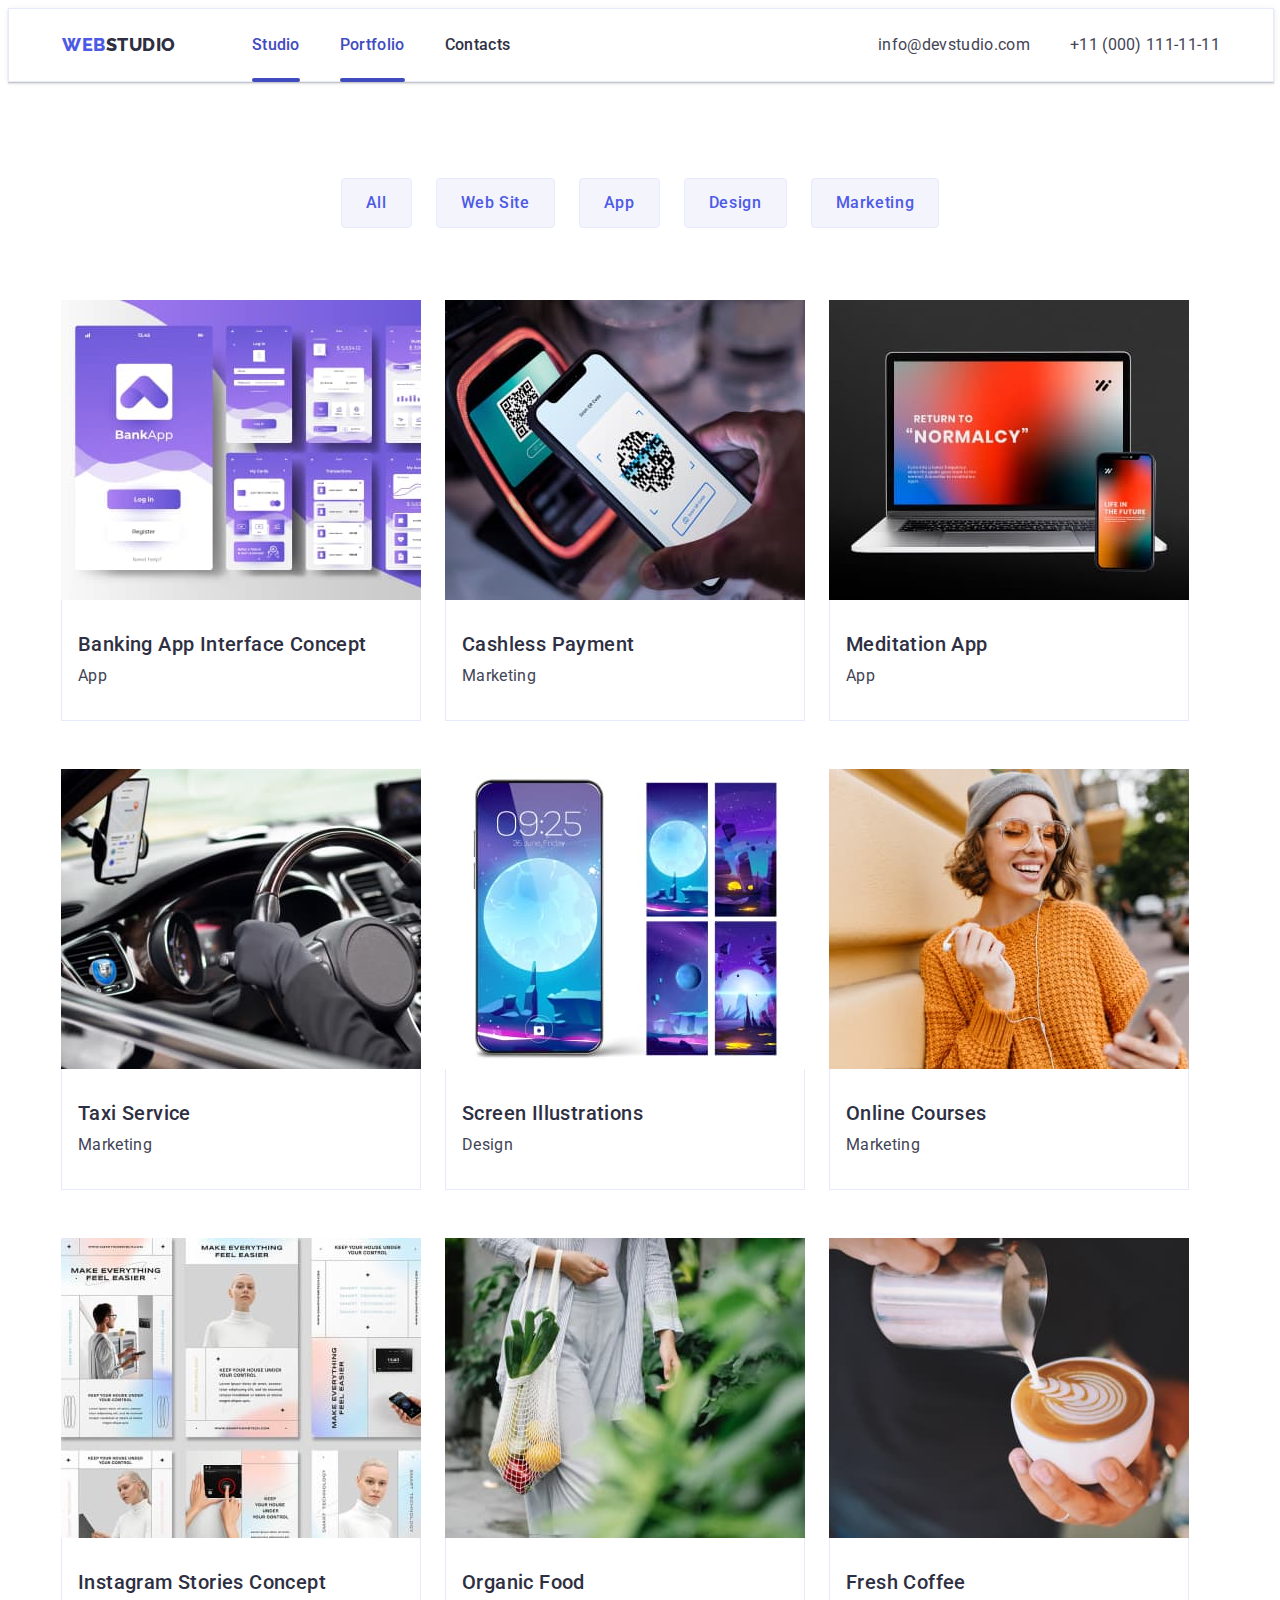
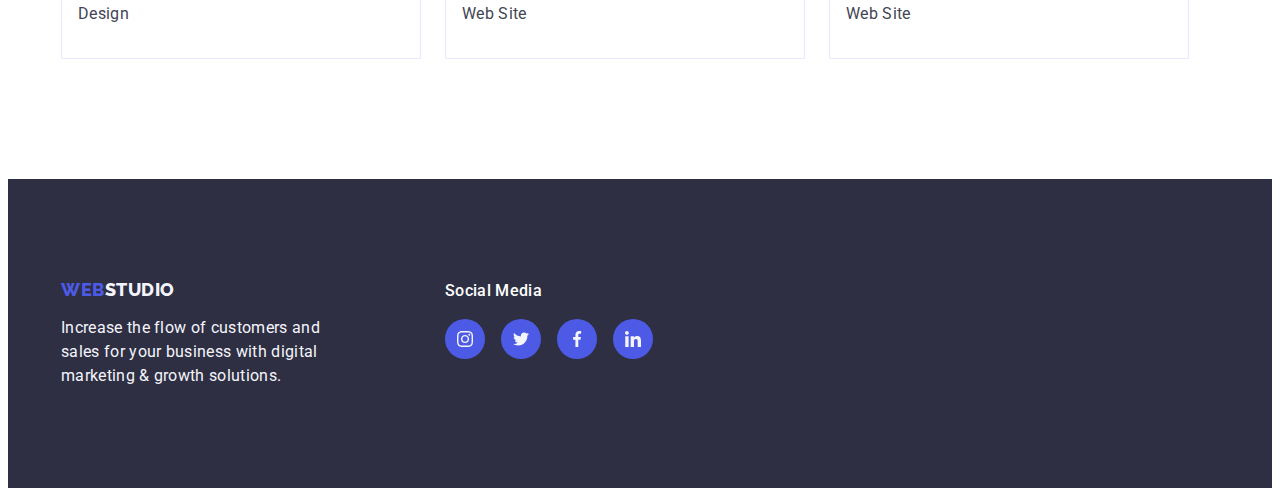
==== portfolio.html @ efeecf0a "commit" ====
<!DOCTYPE html>
<html lang="en">
<head>
    <meta charset="UTF-8">
    <meta http-equiv="X-UA-Compatible" content="IE=edge">
    <meta name="viewport" content="width=device-width, initial-scale=1.0">
    <title>Document</title>
    <link rel="preconnect" href="https://fonts.googleapis.com">
<link rel="preconnect" href="https://fonts.gstatic.com" crossorigin>
    <link href="https://fonts.googleapis.com/css2?family=Raleway:wght@800&family=Roboto+Serif:wght@600&family=Roboto:wght@400;500;700&display=swap" rel="stylesheet"/>
    <link rel="stylesheet" href="https://cdnjs.cloudflare.com/ajax/libs/modern-normalize/1.1.0/modern-normalize.min.css" integrity="sha512-wpPYUAdjBVSE4KJnH1VR1HeZfpl1ub8YT/NKx4PuQ5NmX2tKuGu6U/JRp5y+Y8XG2tV+wKQpNHVUX03MfMFn9Q==" crossorigin="anonymous" referrerpolicy="no-referrer" />
    <link rel="stylesheet" href="./css/styles.css"/>
</head>
<body>
  <!-- Шапка -->
      <header class="header" data-header>
        <div class="container container-header">
        <nav class="navigation-list">
         <a href="./index.html" class="main-logo link" >Web<span class="main-logo-studio link">Studio</span></a>
           <ul class="header-list list">
         <li class="navigation"><a class="header-link active link" href="./index.html">Studio</a></li>
         <li class="navigation"><a class="header-link active link " href="./portfolio.html">Portfolio</a></li>
         <li class="navigation"><a class="header-link link" href="">Contacts</a></li>
        </ul>
        </nav>
        <address class="adress">
       <ul class="info list" >
       <li class="mail .contacts"><a href="mailto:info@devstudio.com" class="mail-link link">info@devstudio.com</a></li>
       <li class="tel .contacts"><a href="tel:+110001111111" class="mail-link link">+11 (000) 111-11-11 </a></li>
    </ul>
    </address>
</div>
     </header>
    <!-- Головний контент,секція1,наші переваги -->
        <main> 
          <section class="advantages">
          <div class="container container-advantages">
              <h1 hidden="" class="advantages-title">Our advantages</h1>
              <ul class="advantages-list list">
        <li><button type="button" class="btn">All</button></li>
        <li><button type="button" class="btn">Web Site</button></li>
        <li><button type="button" class="btn">App</button></li>
        <li><button type="button" class="btn">Design</button></li>
        <li><button type="button" class="btn">Marketing</button></li>
              </ul> 
    <!-- <!-List, inside of section --> 
              <ul class="possibilities-list list">
                <li class="possibilities-item link" >
                       <a href="" class="possibilities-item-link link">
                       <div class="possibilities-thumb">
                       <img src="./images/bankapp.jpg" alt="bank application" width="360">
                        <p class="overlay-text">
                          14 Stylish and User-Friendly App Design Concepts · Task Manager App · Calorie Tracker App · Exotic Fruit Ecommerce App · Cloud Storage App
                        </p>
                       </div>
                    <div class="possibilities-text-container">
                        <h2 class="possibilities-item-name">Banking App Interface Concept</h2>
                        <p class="possibilities-item-text">App</p>
                    </div >
                  </a>
                </li>
                <li class="possibilities-item link">
                      <a href="" class="possibilities-item-link link"> 
                      <div class="possibilities-thumb">
                      <img src="./images/contactless.jpg" alt="contactless payment" width="360">
                        <p class="overlay-text">14 Stylish and User-Friendly App Design Concepts · Task Manager App · Calorie Tracker App · Exotic Fruit Ecommerce App · Cloud Storage App</p>
                     
                      </div>
                      <div class="possibilities-text-container">
                          <h2 class="possibilities-item-name">Cashless Payment</h2>
                              <p class="possibilities-item-text">Marketing</p>
                      </div >
                    </a>
                </li>
                <li class="possibilities-item link">
                      <a href="" class="possibilities-item-link link">
                      <div class="possibilities-thumb">
                      <img src="./images/maditationapp.jpg" alt="meditation app" width="360">
                      
                        <p class="overlay-text">14 Stylish and User-Friendly App Design Concepts · Task Manager App · Calorie Tracker App · Exotic Fruit Ecommerce App · Cloud Storage App</p>
                      
                    </div>
                    <div class="possibilities-text-container">
                        <h2 class="possibilities-item-name">Meditation App</h2>
                            <p class="possibilities-item-text">App</p>
                    </div >
                  </a>
                </li>
                <li class="possibilities-item link">
                      <a href="" class="possibilities-item-link link">
                      <div class="possibilities-thumb">
                      <img src="./images/taxiservice.jpg" alt="taxi service" width="360">
                      
                        <p class="overlay-text">14 Stylish and User-Friendly App Design Concepts · Task Manager App · Calorie Tracker App · Exotic Fruit Ecommerce App · Cloud Storage App</p>
                    </div>
                    <div class="possibilities-text-container">
                        <h2 class="possibilities-item-name">Taxi Service</h2>
                            <p class="possibilities-item-text">Marketing</p>
                    </div >
                  </a>
                </li>
                <li class="possibilities-item link">
                      <a href="" class="possibilities-item-link link">
                        <div class="possibilities-thumb">
                      <img src="./images/screenil.jpg" alt="screen illustratuin" width="360">
                        <p class="overlay-text">14 Stylish and User-Friendly App Design Concepts · Task Manager App · Calorie Tracker App · Exotic Fruit Ecommerce App · Cloud Storage App</p>
                        </div>
                        <div class="possibilities-text-container">
                        <h2 class="possibilities-item-name">Screen Illustrations</h2>
                        <p class="possibilities-item-text">Design</p>
                    </div >
                  </a>
                </li>
                <li class="possibilities-item link">
                      <a href="" class="possibilities-item-link link">
                      <div class="possibilities-thumb">
                      <img src="./images/onlinecoures.jpg" alt="online education" width="360">
                        <p class="overlay-text">14 Stylish and User-Friendly App Design Concepts · Task Manager App · Calorie Tracker App · Exotic Fruit Ecommerce App · Cloud Storage App</p>
                    </div>
                    <div class="possibilities-text-container">
                        <h2 class="possibilities-item-name">Online Courses</h2>
                            <p class="possibilities-item-text">Marketing</p>
                    </div >
                      </a>
                       </li>
                <li class="possibilities-item link">
                    
                      <a href="" class="possibilities-item-link link">
                      <div class="possibilities-thumb">
                      <img src="./images/igstories.jpg" alt="instagram stories" width="360">
                      
                        <p class="overlay-text">14 Stylish and User-Friendly App Design Concepts · Task Manager App · Calorie Tracker App · Exotic Fruit Ecommerce App · Cloud Storage App</p>
                      
                    </div>
                    <div class="possibilities-text-container">
                        <h2 class="possibilities-item-name">Instagram Stories Concept</h2>
                            <p class="possibilities-item-text">Design</p>
                    </div >
                  </a>
                </li>
                <li class="possibilities-item link">
                      <a href="" class="possibilities-item-link link">
                      <div class="possibilities-thumb">
                      <img src="./images/organicfood.jpg" alt="organic food" width="360">
                      
                        <p class="overlay-text">14 Stylish and User-Friendly App Design Concepts · Task Manager App · Calorie Tracker App · Exotic Fruit Ecommerce App · Cloud Storage App</p>
                      
                    </div>
                    <div class="possibilities-text-container">
                        <h2 class="possibilities-item-name">Organic Food</h2>
                            <p class="possibilities-item-text">Web Site</p>
                    </div >
                  </a>
                </li>
                <li class="possibilities-item link">
                    
                      <a href="" class="possibilities-item-link link">
                      <div class="possibilities-thumb">
                      <img src="./images/coffee.jpg" alt="coffee" width="360">
                      
                        <p class="overlay-text">14 Stylish and User-Friendly App Design Concepts · Task Manager App · Calorie Tracker App · Exotic Fruit Ecommerce App · Cloud Storage App</p>
                      
                    </div>
                    <div class="possibilities-text-container">
                        <h2 class="possibilities-item-name">Fresh Coffee</h2>
                            <p class="possibilities-item-text">Web Site</p>
                    </div >
                  </a>
                </li>
              </ul>
            </div>
        </section>
    </main>
    <!-- Footer -->
    <footer class="footer"> 
        <div class="container container-footer">
            <div class="footer-logo">
                <a href="./index.html" class="main-logo link" >Web<span class="main-logo-studio-footer link">Studio</span></a>
                  <p class="footer-text .text">Increase the flow of customers and sales for your business with digital marketing & growth solutions.</p>
              </div>
              <div class="footer-socialmedia">
          <h3 class="socialmedia-title">Social Media</h3>
          <ul class="socialmedia-list list">
            <li class="team-soc-item"><a href="" class="team-soc-link different link">
              <svg width="16" height="16">
                <use href="./images/icons.svg#icon-ig-ik"></use>
              </svg>
            </a></li>
            <li class="team-soc-item"><a href="" class="team-soc-link different link">
              <svg width="16" height="16">
                <use href="./images/icons.svg#icon-twitter"></use>
              </svg>
            </a></li>
            <li class="team-soc-item"><a href="" class="team-soc-link different link">
          <svg width="16" height="16">
            <use href="./images/icons.svg#icon-facebook"></use>
          </svg>
            </a></li>
            <li class="team-soc-item"><a href="" class="team-soc-link different link">
              <svg width="16" height="16">
                <use href="./images/icons.svg#icon-linkedin"></use>
              </svg>
            </a></li>
          </ul>
              </div>
                </div >
      </footer>
      <!--      SCRIPT                -->
      <script src="./js/header.js"></script>
      <script src="./js/modal.js"></script>

</body>
</html>
---- css/styles.css ----
:root {
    /*        COLOR               */
    --main-title-color: #ffffff; 
    --second-title-color: #2E2F42;
    --third-title-color: #434455 ;
    --forth-title-color: #f4f4fd;
    --fifth-color: #8e8f99;
    --sixth-color: #4D5AE5;
    --seventh-color: #404bbf;
    
    /*         ANIMATION        */
    --anim-f: 200ms ease-in;
    --anim-s: 800ms ease;


}

/* .post:nth-child(1) {
    /* box-shadow: 0 10px 10px -5px rgba(0, 0, 0, 0.3); */
  
p, h1, h2, h3, h4, h5, h6 {
    margin: 0;
}

ul {
padding-left: 0;
margin: 0;
}

img {
    display: block;
}


body {
font-family:'Roboto', sans-serif;
background-color: #ffffff;
color: #434455;
}

.list {
list-style: none;
}

.link {
text-decoration: none;
}

.contacts {
font-style: normal;
font-weight: 400;
font-size: 16px;
line-height: 1.5;
text-align: center;
letter-spacing: 0.02em;
color: #434455;
}

.text {
font-style: normal;
font-weight: 400;
font-size: 16px;
line-height: 1.2;
text-align: center;
letter-spacing: 0.02em;
}

/* ----------------header -------------------------*/
.container {
    width: 1158px;
    padding-left: 15px;
    padding-right: 15px;
    margin: 0 auto;
    /* outline: 1px solid #404bbf; */
}
.container-header {
    display: flex;
   align-items: center;
   justify-content: space-between;

   
}
.header {
color:#FFFFFF ;
border: 1px solid #E7E9FC;
box-shadow: 0px 2px 1px rgba(46, 47, 66, 0.08), 0px 1px 1px rgba(46, 47, 66, 0.16), 0px 1px 6px rgba(46, 47, 66, 0.08);
width: 100%;
transition: background-color var(--anim-s), backdrop-filter var(--anim-s);

}

.header.no-transparency {
    background-color: rgba(17, 19, 25, 0.4);
    backdrop-filter: blur(7px);
}



.navigation-list{
    display: flex;
    align-items: center;
    margin-right: auto;
    
}



.main-logo {
font-family: 'Raleway', sans-serif;
font-weight: 800;
font-size: 18px;
line-height: 1.17;
letter-spacing: 0.03em;
text-transform: uppercase;
color: #4D5AE5;
padding: 0px; 
transition: fill var(--anim-s) ;

}

.main-logo-studio {
font-family: 'Raleway', sans-serif;
font-style: normal;
font-weight: 800;
font-size: 18px;
line-height: 1.17;
letter-spacing: 0.03em;
text-transform: uppercase;
color:#2E2F42;

}

.navigation {
font-weight: 500;
font-size: 16px;
line-height: 1.5;
letter-spacing: 0.02em;
color: #404bbf;

transition-property: background-color;
transition-duration: 250ms;
transition-timing-function: cubic-bezier(0.4, 0, 0.2, 1);

}

.navigation:is(:hover, :focus) {
    color: var(--seventh-color); 
}

.header-list{
    display: flex;
    align-items: center;
    gap: 40px;
    margin-left: 76px;
   

}


.header-link {
position:relative;
font-weight: 500;
font-size: 16px;
line-height: 1.5;
letter-spacing: 0.02em;
color: #2E2F42;
padding: 24px 0;
display: block;
transition-property: color;
transition-duration: 250ms;
transition-timing-function: cubic-bezier(0.4, 0, 0.2, 1);
}

.header-link:is(:hover,:focus) {
color: var(--seventh-color);
}

.active {
    color: #404bbf;
}

.active::after {
    content: '';
    position:absolute;
    bottom: -1px;
    left:0;
    height: 4px; ;
    width: 100%;
    border-radius: 2px;
    display: block;
    /* color: #404bbf; */
    background-color: #404BBF;

}



.adress {
font-style:normal;
align-content: center;
}
.info{
    display: flex;
    justify-content: flex-end;
    align-content: center;
    gap: 40px;
}
.mail {


}

.mail-link {
    line-height: 1.5;
    letter-spacing: 0.02em;
    color: var(--third-title-color);
    margin-right: auto;
    align-items: center;

    transition-property: color;
    transition-duration: 250ms;
    transition-timing-function: cubic-bezier(0.4, 0, 0.2, 1);
}

.mail-link:is(:hover, :focus) {
    color: #404bbf;
}



.tel-link {
    line-height: 1.5;
    letter-spacing: 0.02em;
    color: var(--third-title-color);

    transition-property: color;
    transition-duration: 250ms;
    transition-timing-function: cubic-bezier(0.4, 0, 0.2, 1);
}

.tel-link:is(:hover, :focus) {
    color: #404bbf;
}

.tel{

}
/* !<!-- Головний контент,секція1 --> */

.descrition {

margin-left: auto;
margin-right: auto;
padding-top: 188px;
padding-bottom: 188px;
max-width: 1440px;
text-align: center;
background-color: var(--second-title-color);
background-image: linear-gradient(rgba(46, 47, 66, 0.7), rgba(46, 47, 66, 0.7))
,url(../images/bg.jpg);
background-repeat: no-repeat;
background-position: center ;
background-size: cover;

}

.descrition-title {
    font-size: 56px;
    line-height: 1.07;
    text-align: center;
    letter-spacing: 0.02em;
    color: var(--main-title-color);
    width: 496px;
    margin-right: auto;
    margin-left: auto;
    margin-bottom: 48px;

}
.description-btn {
    background-color: #4D5AE5;
    font-family: inherit;
    font-style: normal;
    font-weight: 500;
    font-size: 16px;
    line-height: 1.5;
    display: block;
    margin: 0 auto;
    letter-spacing: 0.04em;
    color: #FFFFFF;
    padding: 16px 32px;
    box-shadow: 0px 4px 4px rgba(0, 0, 0, 0.15);
    border-radius: 4px;
    border: none;
    cursor: pointer;

    transition-property: background-color;
    transition-duration: 250ms;
    transition-timing-function: cubic-bezier(0.4, 0, 0.2, 1);
    

}

.description-btn:is(:hover, :focus) {
    background-color: #404BBF;
}

/*---------Strategy, section2----------*/

.strategy-list {
padding-top: 120px ;
padding-bottom: 120px;

}

.icons-container{
    width: 264px;
    height: 112px;
    background: var(--forth-title-color);
    border-radius: 4px;
    display: flex;
    justify-content: center;
    align-items: center;
    margin-bottom: 8px;
}

.strategy-list-content {
    display: flex;
    gap:24px;
}
.strategy-item {
width: 264px;
}
.strategy-title {
font-weight: 500;
font-size: 20px;
line-height: 1.2;
letter-spacing: 0.02em;
color: var(--second-title-color);
margin-bottom: 8px;
}
.strategy-text {
font-weight: 400;
font-size: 16px;
line-height: 1.5;
letter-spacing: 0.02em;
color: #434455;
}


    

/* --------------------What are we doing, perfomnce section 3------------------- */
.perfomance {
    padding-bottom: 120px;
    padding-top: 0;

}
.perfomance-title {
    font-size: 36px;
    line-height: 1.11;
    text-align: center;
    text-transform: capitalize; 
    letter-spacing: 0.02em;
    color: var(--second-title-color);
    padding-top: 0;
}

.perfomance-list {
    display: flex;
    gap: 24px;
    margin-top: 72px;
}
.perfomance-item {
    width: calc((100% - 48px) / 3);
}

/* --------------------------------Our team, section 4 ------------------------- */

.team {
    background-color: #F4F4FD; 
    padding-top: 120px ;
    padding-bottom: 120px;

}
.team-title {
    font-size: 36px;
    line-height: 1.11;
    text-align: center;
    letter-spacing: 0.02em;
    text-transform: capitalize;
    color: var(--second-title-color);
    margin-bottom: 72px;
}
.team-members {
    display: flex;
    gap: 24px;
}

.team-members-description{
    padding-top: 32px;
    padding-bottom: 32px;

}
.team-members-item {
    background-color: #FFFFFF;
    width: calc((100% - 48px) / 4);
    border-radius: 0px 0px 4px 4px;
    box-shadow: 0px 1px 6px rgba(46, 47, 66, 0.08), 0px 1px 1px rgba(46, 47, 66, 0.16), 0px 2px 1px rgba(46, 47, 66, 0.08);
}
.team-members-item-title {
font-weight: 500;
font-size: 20px;
line-height: 1.2;
text-align: center;
letter-spacing: 0.02em;
color: var(--second-title-color);
margin-bottom: 8px; ;
}
.team-members-item-text {
    line-height: 1.5 ;
    letter-spacing: 0.02em;
    text-align: center;
    margin-bottom: 8px;
}

.team-soc-list {
    display: flex;
    justify-content: center;
    gap: 24px;
}

.team-soc-item {
    width: 40px ;
    height: 40px;
}
.team-soc-link {
    width: 100%;
    height: 100%;
    transition: background-color 250ms cubic-bezier(0.4, 0, 0.2, 1);
    border-radius: 50%;
    background-color: var(--sixth-color);
    display: flex;
    align-items: center;
    justify-content: center;
}

.team-soc-link:is(:hover, :focus){
   background-color: var(--seventh-color);
}

.team-soc-icon {
    fill: var(--forth-title-color);
}

/*      Section customesr      */
.customers{  
background-color: var(--main-title-color);
padding-top: 120px ;
padding-bottom: 120px;
}  

.customers-container{


    
}
.customers-title {
    font-size: 36px;
    line-height: 1.1;
    text-align: center;
    letter-spacing: 0.02em;
    text-transform: capitalize;
    color: var(--second-title-color);
    margin-bottom: 72px;

}
.customers-list {
    display: flex;
    justify-content: center;
    gap: 24px;

}
.customers-item {
width:calc((100% - 120px) / 6);
height: 88px;
border-radius: 4px;


}

.customers-link {
    width: 100%;
    height:100%;
    transition: border-color 250ms cubic-bezier(0.4, 0, 0.2, 1), color 250ms cubic-bezier(0.4, 0, 0.2, 1) ;
    border-radius: 4px;
    border: 1px solid #8e8f99;
    display: flex;
    justify-content: center;
    align-items: center;
    color: var(--fifth-color);

}

.customers-link:is(:hover, :focus) {
    border-color: var(--seventh-color);
    color: var(--seventh-color);
}
.icon-customers{
    fill:currentColor;
  
}

/*  -----------Footer ----------- */

.container-footer{
    display: flex;
    align-items: baseline;

}

.footer {
    background-color: var(--second-title-color);
    padding-top: 100px;
    padding-bottom: 100px;
    
}

.footer-logo {
    margin-right: 120px;
}

.footer-text {
    font-style: normal;
    font-weight: 400;
    font-size: 16px;
    line-height: 1.5;
    letter-spacing: 0.02em;
    display: flex;
    justify-content: center;
    flex-wrap: wrap;
    color: var(--forth-title-color);
    flex-wrap: wrap;
    max-width: 264px;
    margin-top: 16px;
    
}
.main-logo-studio-footer {
     color: var(--forth-title-color);
    
}

.icon-footer {
    fill:var(--forth-title-color);
}


.footer-socialmedia {
    
}

.socialmedia-title {
    font-weight: 500;
    font-size: 16px;
    line-height: 1.5;
    letter-spacing: 0.02em;
    color: var(--main-title-color);
    margin-bottom: 16px;


}
.socialmedia-list {
    display: flex;
    gap: 16px; ;
}

.different {
transition: background-color 250ms cubic-bezier(0.4, 0, 0.2, 1);
}

.different:is(:hover, :focus){
    background-color: #31d0aa; 
}

/* ---------------------Modal window--------- */

.backdrop {
    width: 100vw;
    height: 100vh;
    position: fixed;
    top: 0;
    left: 0;
    z-index: 100;
    transition: opacity 250ms cubic-bezier(0.4, 0, 0.2, 1), visibility 250ms cubic-bezier(0.4, 0, 0.2, 1);
    background-color:rgba(46, 47, 66, 0.4);
    backdrop-filter: blur(2px);
    
 

}

.backdrop.is-hidden{
    opacity: 0;
    visibility: hidden;
    pointer-events:none;
}
.modal {
    position:absolute;
    top: 50%;
    left: 50%;
    min-width: 408px;
    min-height: 576px;
    background-color: #fcfcfc;
    box-shadow: 0px 1px 1px rgba(0, 0, 0, 0.14),
    0px 1px 3px rgba(0, 0, 0, 0.12),
    0px 2px 1px rgba(0, 0, 0, 0.2);
    border-radius: 4px;
    transform: translate(-50%, -50%) scale(1);
    transition: transform 250ms cubic-bezier(0.4, 0, 0.2, 1) ;
    

}

.backdrop.is-hidden .modal {
opacity: 0;
transform: translate(-50%, -70%);
transition-delay: 300ms ;
}


.modal-btn {
    position: absolute;
    display: flex;
    align-items: center;
    justify-content: center;
    top: 24px;
    right: 24px;
    width: 24px;
    height: 24px;
    border-radius: 50%;
    padding:0;
    border: 1px solid rgba(0, 0, 0, 0.1);
    background-color: #E7E9FC;
    cursor: pointer;
    transition: background-color 250ms cubic-bezier(0.4, 0, 0.2, 1), border 250ms cubic-bezier(0.4, 0, 0.2, 1);
    
}
.modal-icon {
    position:absolute;
    top: 50%;
    left: 50%;
    transform: translate(-50%, -50%);
    transition: fill 250ms cubic-bezier(0.4, 0, 0.2, 1);
    
}

.modal-btn:is(:hover, :focus) {
    background-color: var(--seventh-color);
    border: none;
    fill: var(--main-title-color);
}



 /* ----------------PAGE POTFOLIO --------------------  */

 /*  ----------- Header, same as in index------------------ */

/* ------------------------Section1, our advantages --------------- */

.advantages {
    padding-top: 96px;
    padding-bottom: 120px;
}
.advantages-title {

}
.advantages-list {
    display: flex;
    justify-content: center;
    gap: 24px;
    align-items: center;
    color: #4D5AE5;
    margin-bottom: 72px;
    

}
.btn {
    background-color:var(--forth-title-color) ;
    font-family: inherit;
    font-style: normal;
    font-weight: 500;
    font-size: 16px;
    line-height: 1.5;
    text-align: center;
    letter-spacing: 0.04em;
    color: #4D5AE5;
    border: 1px solid #E7E9FC;
    border-radius: 4px;
    background: #F4F4FD; 
    padding: 12px 24px ;
    cursor: pointer;

    transition-property: color, background-color, border-color, box-shadow;
    transition-duration: 250ms;
    transition-timing-function: cubic-bezier(0.4, 0, 0.2, 1);

}

.btn:is(:hover, :focus) {
    color: #fffffF;
    background-color:  #404BBF;
    border-color: transparent;
    box-shadow: 0px 3px 1px rgba(0, 0, 0, 0.1), 0px 2px 1px rgba(0, 0, 0, 0.08), 0px 2px 2px rgba(0, 0, 0, 0.12);
    

}

/* ------------------Full list of advantages--------------- */

.container-possibilities{

}

.possibilities-title {
}
.possibilities-list {
    display: flex;
    flex-wrap: wrap;
    column-gap: 24px;
    row-gap: 48px;
    
}
.possibilities-item {
max-width: calc((100% - 48px) / 3);

}

/* 
.possibilities-item:is(:hover,:focus) .overlay{
    transform: translateY(0%);
    } */

.possibilities-item-link{
display: block;
transition: box-shadow 250ms cubic-bezier(0.4, 0, 0.2, 1);

}

.possibilities-item-link:is(:hover, :focus){
    box-shadow: 0px 1px 6px rgba(46, 47, 66, 0.08), 0px 1px 1px rgba(46, 47, 66, 0.16), 0px 2px 1px rgba(46, 47, 66, 0.08);
}


/* --------------------------------- OVERLAY --------------------------*/
.possibilities-thumb {
    position: relative;
    overflow: hidden;
}


.overlay-text {
    position: absolute;
    top:0;
    left:0;
    width: 100%;
    height: 100%;
    transform: translateY(100%);
    transition: transform 250ms cubic-bezier(0.4, 0, 0.2, 1); 
    background-color: var(--sixth-color);
    backdrop-filter: blur(7px);
    padding: 40px 32px;
    font-weight: 400;
    font-size: 16px;
    line-height: 1.5;
    letter-spacing: 0.02em;
    color: var(--forth-title-color);
    
    
}

.possibilities-item-link:hover .overlay-text{
    transform: translateY(0%);
}

.possibilities-item-link:focus .overlay-text{
    transform: translateY(0%);
}

.possibilities-item-name {
font-weight: 500;
font-size: 20px;
line-height: 1.2;
letter-spacing: 0.02em;
color: var(--second-title-color);
margin-bottom: 8px;
}
.possibilities-item-text {
    font-size: 16px;
    line-height: 1.5;
    letter-spacing: 0.02em ;
    color: var(--third-title-color);
    
}
.possibilities-text-container{
    padding: 32px 16px;
    border: 1px solid #E7E9FC;
    border-top: none;
}
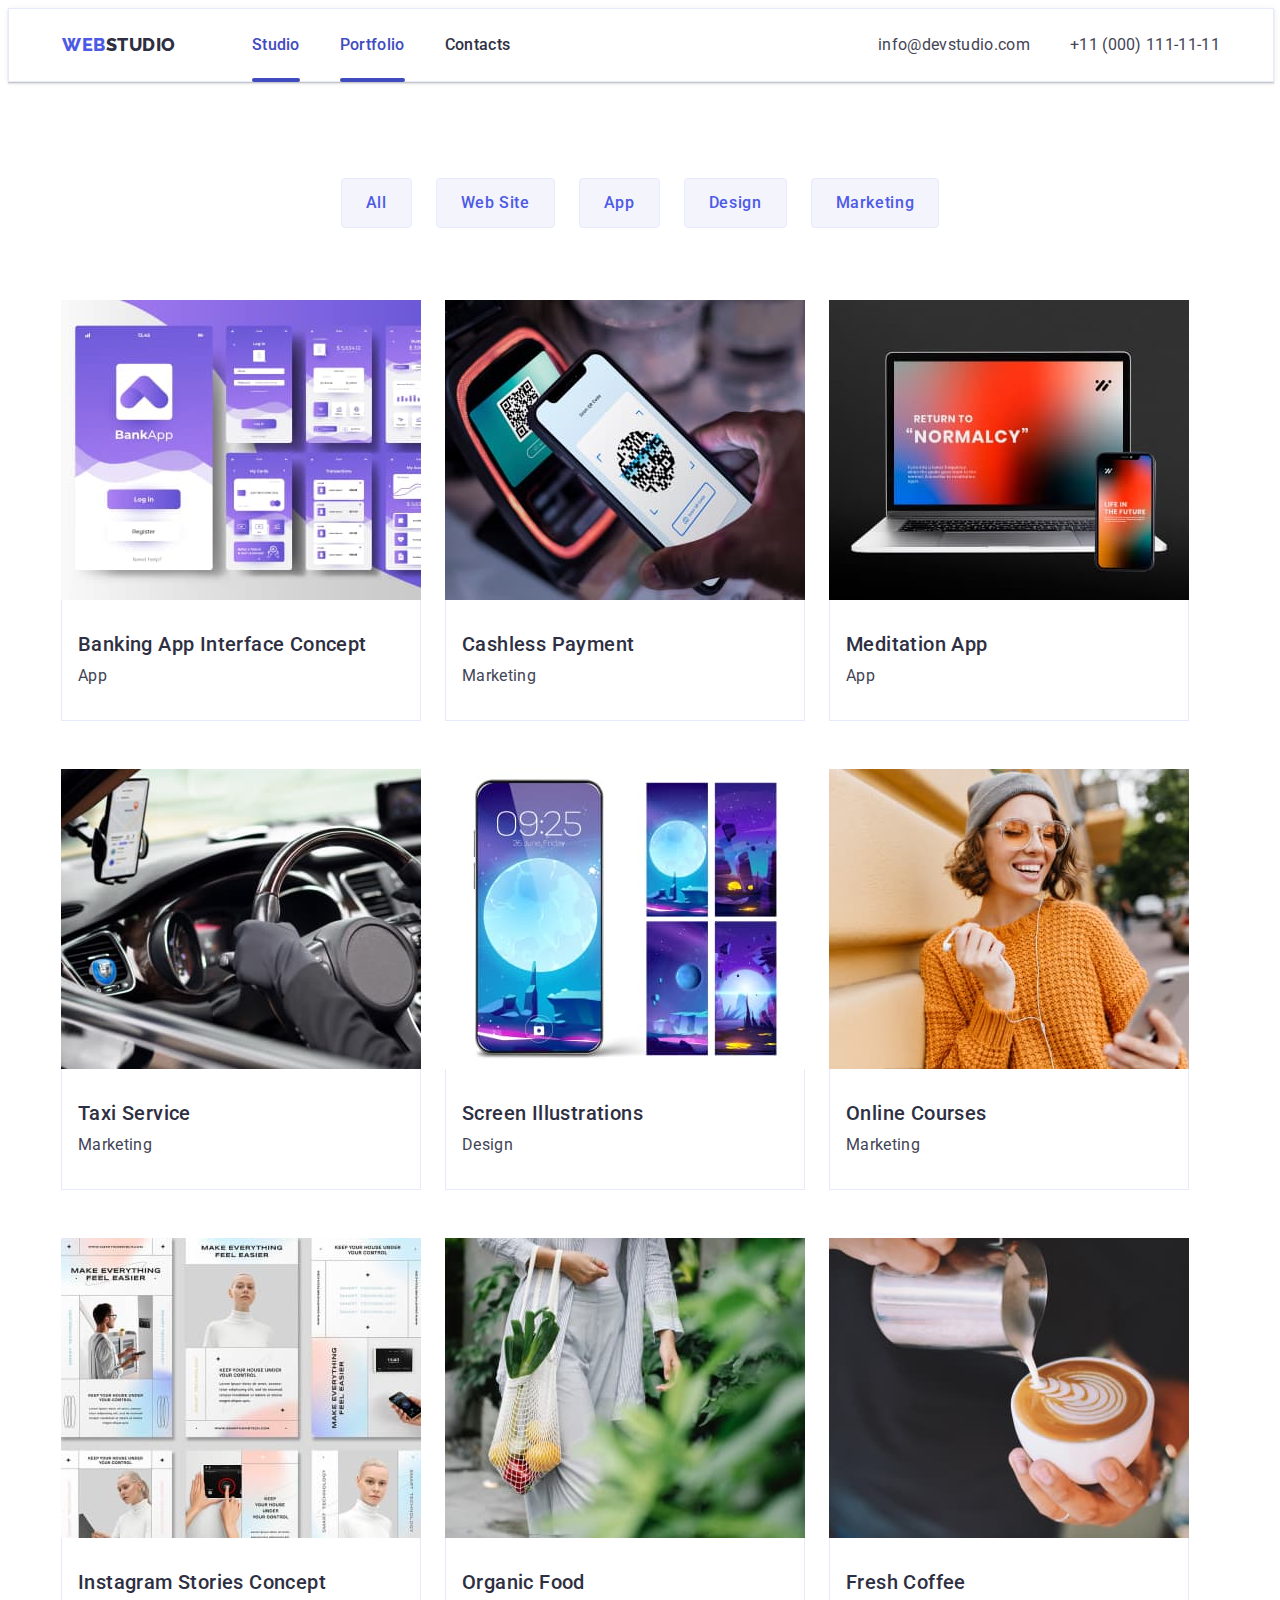
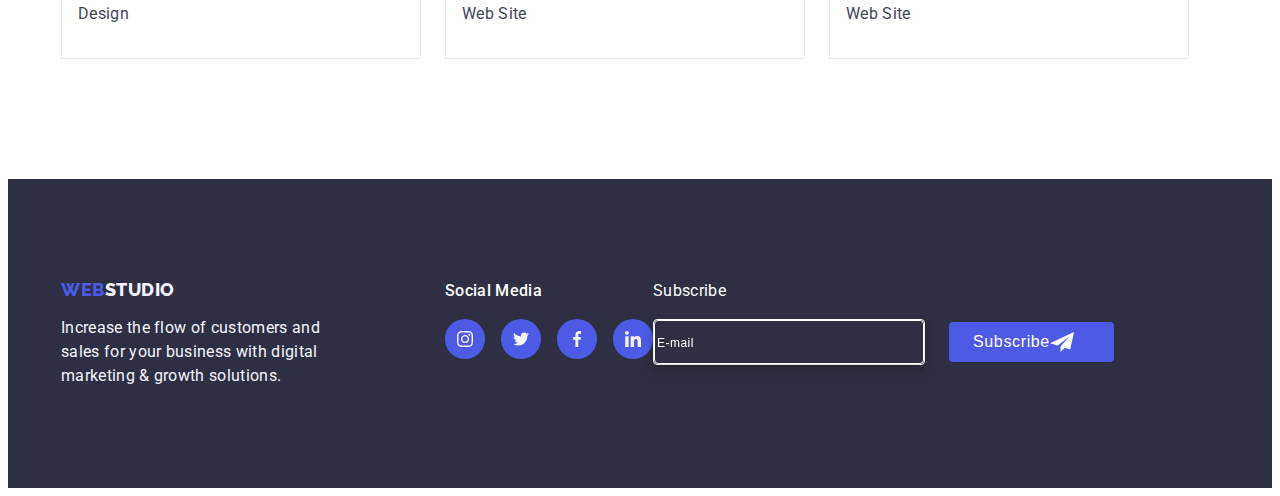
==== commit 6e48efca: "commit" ====
--- a/portfolio.html
+++ b/portfolio.html
@@ -203,6 +203,21 @@
             </a></li>
           </ul>
               </div>
+                  <!----------------------------FOOTER FORM --------------- -->
+      <div class="footer-form-wrap">
+        <p class="form-text">Subscribe</p>
+        <form class="footer-form">
+          <label class="form-label" for="user_subscribe" id="user_subscribe">
+          <input class="footer-email" type="email" name="user_subscribe" placeholder="E-mail"/>
+        </label>
+          <button class="footer-btn" type="submit">
+          <p class="subscribe-btn">Subscribe</p>
+          <svg class="plane" width="24" height="24">
+            <use href="./images/icons.svg#icon-Plane"></use>
+          </svg>
+          </button>
+        </form>
+      </div>
                 </div >
       </footer>
       <!--      SCRIPT                -->
--- a/css/styles.css
+++ b/css/styles.css
@@ -579,6 +579,95 @@
 
 .different:is(:hover, :focus){
     background-color: #31d0aa; 
+
+}
+
+/* ----------------------Wrap------------------ */
+
+.footer-form-wrap{
+    display:inline-block;
+    align-items: center;
+    /* margin-left: 120px; */
+}
+
+.form-text{
+    top:0;
+    left:0;
+    margin-bottom: 16px;
+    font-size: 16px;
+line-height: 1.5;
+letter-spacing: 0.02em;
+color: var(--main-title-color);
+
+}
+
+.footer-form {
+    display: flex;
+    justify-content: center;
+    align-items: center;
+    gap:24px;
+
+}
+.form-label {
+    display: inline-flex;
+    justify-content: center;
+    align-items: center;
+    box-sizing: border-box;
+    border: 1px solid var(--main-title-color);
+    filter: drop-shadow(0px 4px 4px rgba(0, 0, 0, 0.15));
+    border-radius: 4px;
+}
+
+.footer-email {
+    width: 264px;
+    height: 40px;
+    background-color: var(--second-title-color);
+    border: 1px solid var(--main-title-color);
+    filter: drop-shadow(0px 4px 4px rgba(0, 0, 0, 0.15));
+    border-radius: 4px;
+    /* outline: transparent; */
+}
+
+.footer-email::placeholder {
+font-weight: 400;
+font-size: 12px;
+line-height: 2.0;
+letter-spacing: 0.04em;
+color: var(--main-title-color);
+
+}
+
+
+.footer-btn{
+    display: inline-flex;
+    width: 165px;
+    height: 40px;
+font-weight: 500;
+font-size: 16px;
+padding: 8px 24px;
+line-height: 1.5;
+display: flex;
+align-items: center;
+text-align: center;
+flex-direction: row;
+letter-spacing: 0.04em;
+background-color: var(--sixth-color);
+border-radius: 4px;
+border: none;
+transition: background-color 250ms cubic-bezier(0.4, 0, 0.2, 1);
+}
+
+.footer-btn:is(:hover, :focus){
+    background-color: var(--seventh-color);
+}
+
+.subscribe-btn{
+    color: var(--main-title-color);
+
+}
+
+.plane {
+   fill: var(--main-title-color);
 }
 
 /* ---------------------Modal window--------- */
@@ -593,8 +682,6 @@
     transition: opacity 250ms cubic-bezier(0.4, 0, 0.2, 1), visibility 250ms cubic-bezier(0.4, 0, 0.2, 1);
     background-color:rgba(46, 47, 66, 0.4);
     backdrop-filter: blur(2px);
-    
- 
 
 }
 
@@ -609,6 +696,7 @@
     left: 50%;
     min-width: 408px;
     min-height: 576px;
+    padding: 24px;
     background-color: #fcfcfc;
     box-shadow: 0px 1px 1px rgba(0, 0, 0, 0.14),
     0px 1px 3px rgba(0, 0, 0, 0.12),
@@ -658,6 +746,155 @@
     border: none;
     fill: var(--main-title-color);
 }
+
+.modal-form-wrap{
+
+}
+.modal-title {
+
+    font-weight: 500;
+    font-size: 16px;
+    line-height: 1.5;
+    text-align: center;
+    letter-spacing: 0.02em;
+    color: var(--second-title-color);
+    padding: 24px;
+    
+    }
+
+.modal-form {
+    display: block;
+top:0;
+left:0;
+font-weight: 400;
+font-size: 12px;
+line-height: 1.17;
+letter-spacing: 0.04em;
+color: var(--fifth-color);
+
+}
+
+.form-wrapper{
+    position: relative;
+    margin-bottom: 10px;
+
+}
+
+.modal-field{
+    width: 100%;
+    height: 40px;
+    padding: 0;
+    padding-left: 38px;
+    outline: transparent;
+    outline-offset: -1px;
+    border: 1px solid rgba(46, 47, 66, 0.4);
+    border-radius: 4px;
+    transition: border 250ms cubic-bezier(0.4, 0, 0.2, 1) ;
+}
+
+.modal-field:focus{
+    border: 1px solid var(--sixth-color);
+
+}
+
+.modal-form-icon {
+    position:absolute;
+    top:50%;
+    left:16px;
+    transform: translateY(-50%);
+    transition: fill 250ms cubic-bezier(0.4, 0, 0.2, 1) ;
+    pointer-events: none;
+}
+
+.modal-field:focus + .modal-form-icon {
+    fill:var(--sixth-color);
+}
+
+.modal-textarea{
+    display: block;
+    width: 100%;
+    height: 120px;
+    padding: 14px;
+    margin-bottom:16px ;
+    resize: none;
+    outline: transparent;
+    border: 1px solid rgba(46, 47, 66, 0.4);
+    border-radius: 4px;
+    transition: border 250ms cubic-bezier(0.4, 0, 0.2, 1) ;
+
+    font-weight: 400;
+    font-size: 12px;
+    line-height: 1.17;
+    letter-spacing: 0.04em;
+    color: rgba(46, 47, 66, 0.4);
+
+}
+
+.modal-textarea:focus{
+    border: 1px solid var(--sixth-color);
+}
+
+.modal-form-agreement{
+    display: flex;
+    justify-content: center;
+    align-items: center;
+    gap:8px;
+
+    margin-bottom: 24px;
+
+
+}
+
+.agreement-input{
+    appearance: none;
+    display: block;
+    width: 16px;
+    height: 16px;
+    border: 1px solid var(--fifth-color) ;
+    border-radius: 2px;
+    background-position: center;
+    background-repeat: no-repeat;
+    background-image: url("data:image/svg+xml,%3Csvg width='10' height='8' viewBox='0 0 10 8' fill='none' xmlns='http://www.w3.org/2000/svg'%3E%3Cpath d='M8.44558 0.255056C8.61838 0.089653 8.84834 -0.00178848 9.08693 2.65108e-05C9.32551 0.0018415 9.55407 0.0967713 9.72436 0.264784C9.89466 0.432797 9.99337 0.660752 9.99968 0.900549C10.006 1.14034 9.91939 1.37323 9.75816 1.55005L4.86357 7.70436C4.77941 7.79551 4.67782 7.86865 4.5649 7.91942C4.45198 7.97018 4.33003 7.99754 4.20636 7.99984C4.08268 8.00214 3.95981 7.97935 3.8451 7.93282C3.73038 7.88629 3.62618 7.81698 3.53872 7.72903L0.292827 4.46564C0.202435 4.38096 0.129933 4.27884 0.0796475 4.16537C0.0293621 4.05191 0.00232279 3.92942 0.000143182 3.80522C-0.00203643 3.68102 0.0206883 3.55765 0.0669613 3.44248C0.113234 3.3273 0.182108 3.22267 0.269473 3.13483C0.356838 3.047 0.460905 2.97775 0.575465 2.93123C0.690026 2.88471 0.812734 2.86186 0.936267 2.86405C1.0598 2.86624 1.18163 2.89343 1.29449 2.94398C1.40734 2.99454 1.50892 3.06743 1.59315 3.15831L4.16189 5.73967L8.42227 0.28219C8.42994 0.272694 8.43813 0.263635 8.4468 0.255056H8.44558Z' fill='%23FFFFFF'/%3E%3C/svg%3E");
+    transition: background-color 250ms cubic-bezier(0.4, 0, 0.2, 1) ;
+
+}
+
+
+
+.agreement-unchecked {
+    opacity: 1;
+    transition: 350ms ;
+}
+
+.agreement-checked{
+    opacity: 0;
+    transition: 250ms;
+}
+
+.agreement-input:checked +.agreement-icon > .agreement-unchecked {
+opacity:0;
+}
+
+.agreement-input:checked +.agreement-icon > .agreement-checked {
+    opacity:1;
+    }
+
+.agreement-icon {
+
+
+}
+.modal-agreement-text {
+font-size: 12px;
+line-height: 1.17;
+letter-spacing: 0.04em;
+color: var(--fifth-color);
+user-select: none;
+}
+.modal-policy {
+    color: var(--sixth-color);
+}
+
+
 
 
 
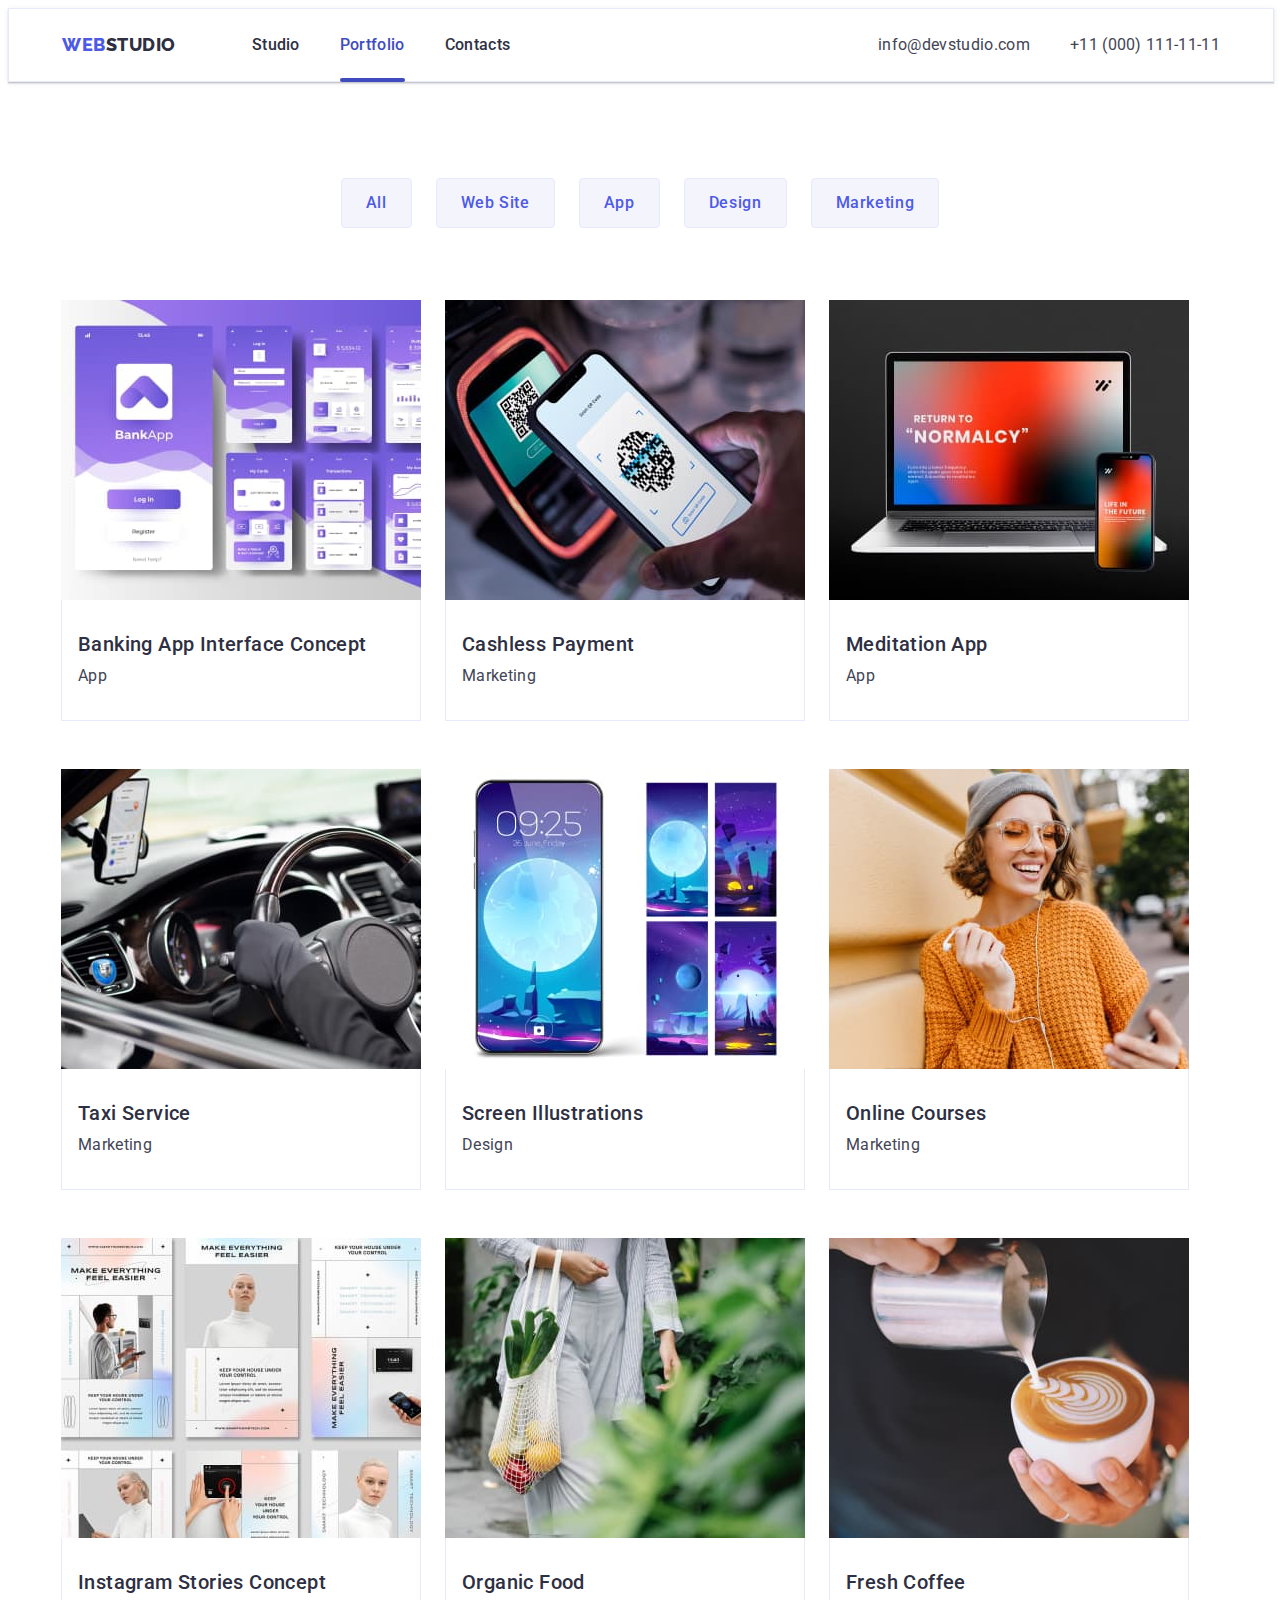
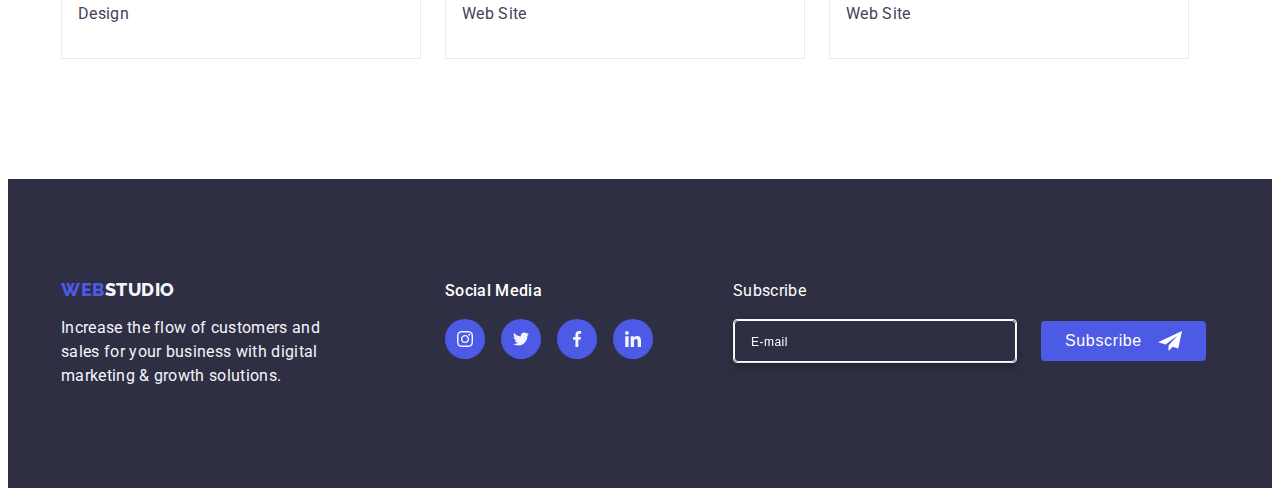
==== commit f2514fc6: "commit" ====
--- a/portfolio.html
+++ b/portfolio.html
@@ -18,7 +18,7 @@
         <nav class="navigation-list">
          <a href="./index.html" class="main-logo link" >Web<span class="main-logo-studio link">Studio</span></a>
            <ul class="header-list list">
-         <li class="navigation"><a class="header-link active link" href="./index.html">Studio</a></li>
+         <li class="navigation"><a class="header-link link" href="./index.html">Studio</a></li>
          <li class="navigation"><a class="header-link active link " href="./portfolio.html">Portfolio</a></li>
          <li class="navigation"><a class="header-link link" href="">Contacts</a></li>
         </ul>
--- a/css/styles.css
+++ b/css/styles.css
@@ -587,7 +587,7 @@
 .footer-form-wrap{
     display:inline-block;
     align-items: center;
-    /* margin-left: 120px; */
+    margin-left: 80px;
 }
 
 .form-text{
@@ -621,11 +621,14 @@
 .footer-email {
     width: 264px;
     height: 40px;
+    padding: 0;
+    padding-left: 16px;
     background-color: var(--second-title-color);
     border: 1px solid var(--main-title-color);
     filter: drop-shadow(0px 4px 4px rgba(0, 0, 0, 0.15));
     border-radius: 4px;
-    /* outline: transparent; */
+    color: var(--main-title-color);
+    outline: transparent;
 }
 
 .footer-email::placeholder {
@@ -640,6 +643,7 @@
 
 .footer-btn{
     display: inline-flex;
+    justify-content:space-between;
     width: 165px;
     height: 40px;
 font-weight: 500;
@@ -696,7 +700,10 @@
     left: 50%;
     min-width: 408px;
     min-height: 576px;
-    padding: 24px;
+    padding-top: 48px;
+    padding-left: 24px;
+    padding-right: 24px;
+    padding-bottom: 24px;
     background-color: #fcfcfc;
     box-shadow: 0px 1px 1px rgba(0, 0, 0, 0.14),
     0px 1px 3px rgba(0, 0, 0, 0.12),
@@ -766,6 +773,7 @@
     display: block;
 top:0;
 left:0;
+padding-bottom: 4px;
 font-weight: 400;
 font-size: 12px;
 line-height: 1.17;
@@ -836,7 +844,7 @@
 
 .modal-form-agreement{
     display: flex;
-    justify-content: center;
+    justify-content: start;
     align-items: center;
     gap:8px;
 
@@ -852,10 +860,11 @@
     height: 16px;
     border: 1px solid var(--fifth-color) ;
     border-radius: 2px;
-    background-position: center;
+    transition: opacity 250ms cubic-bezier(0.4, 0, 0.2, 1) ;
+    /* background-position: center;
     background-repeat: no-repeat;
     background-image: url("data:image/svg+xml,%3Csvg width='10' height='8' viewBox='0 0 10 8' fill='none' xmlns='http://www.w3.org/2000/svg'%3E%3Cpath d='M8.44558 0.255056C8.61838 0.089653 8.84834 -0.00178848 9.08693 2.65108e-05C9.32551 0.0018415 9.55407 0.0967713 9.72436 0.264784C9.89466 0.432797 9.99337 0.660752 9.99968 0.900549C10.006 1.14034 9.91939 1.37323 9.75816 1.55005L4.86357 7.70436C4.77941 7.79551 4.67782 7.86865 4.5649 7.91942C4.45198 7.97018 4.33003 7.99754 4.20636 7.99984C4.08268 8.00214 3.95981 7.97935 3.8451 7.93282C3.73038 7.88629 3.62618 7.81698 3.53872 7.72903L0.292827 4.46564C0.202435 4.38096 0.129933 4.27884 0.0796475 4.16537C0.0293621 4.05191 0.00232279 3.92942 0.000143182 3.80522C-0.00203643 3.68102 0.0206883 3.55765 0.0669613 3.44248C0.113234 3.3273 0.182108 3.22267 0.269473 3.13483C0.356838 3.047 0.460905 2.97775 0.575465 2.93123C0.690026 2.88471 0.812734 2.86186 0.936267 2.86405C1.0598 2.86624 1.18163 2.89343 1.29449 2.94398C1.40734 2.99454 1.50892 3.06743 1.59315 3.15831L4.16189 5.73967L8.42227 0.28219C8.42994 0.272694 8.43813 0.263635 8.4468 0.255056H8.44558Z' fill='%23FFFFFF'/%3E%3C/svg%3E");
-    transition: background-color 250ms cubic-bezier(0.4, 0, 0.2, 1) ;
+    transition: 250ms ; */
 
 }
 
@@ -863,7 +872,7 @@
 
 .agreement-unchecked {
     opacity: 1;
-    transition: 350ms ;
+    transition: 250ms ;
 }
 
 .agreement-checked{
@@ -878,7 +887,20 @@
 .agreement-input:checked +.agreement-icon > .agreement-checked {
     opacity:1;
     }
-
+    
+.visually-hidden{
+    position: absolute;
+    width: 1px;
+    height: 1px;
+    margin: -1px;
+    border: 0;
+    padding: 0;
+    white-space: nowrap;
+    clip-path: inset(100%);
+    clip: rect(0 0 0 0);
+    overflow: hidden;
+}
+  
 .agreement-icon {
 
 
@@ -893,9 +915,6 @@
 .modal-policy {
     color: var(--sixth-color);
 }
-
-
-
 
 
  /* ----------------PAGE POTFOLIO --------------------  */
